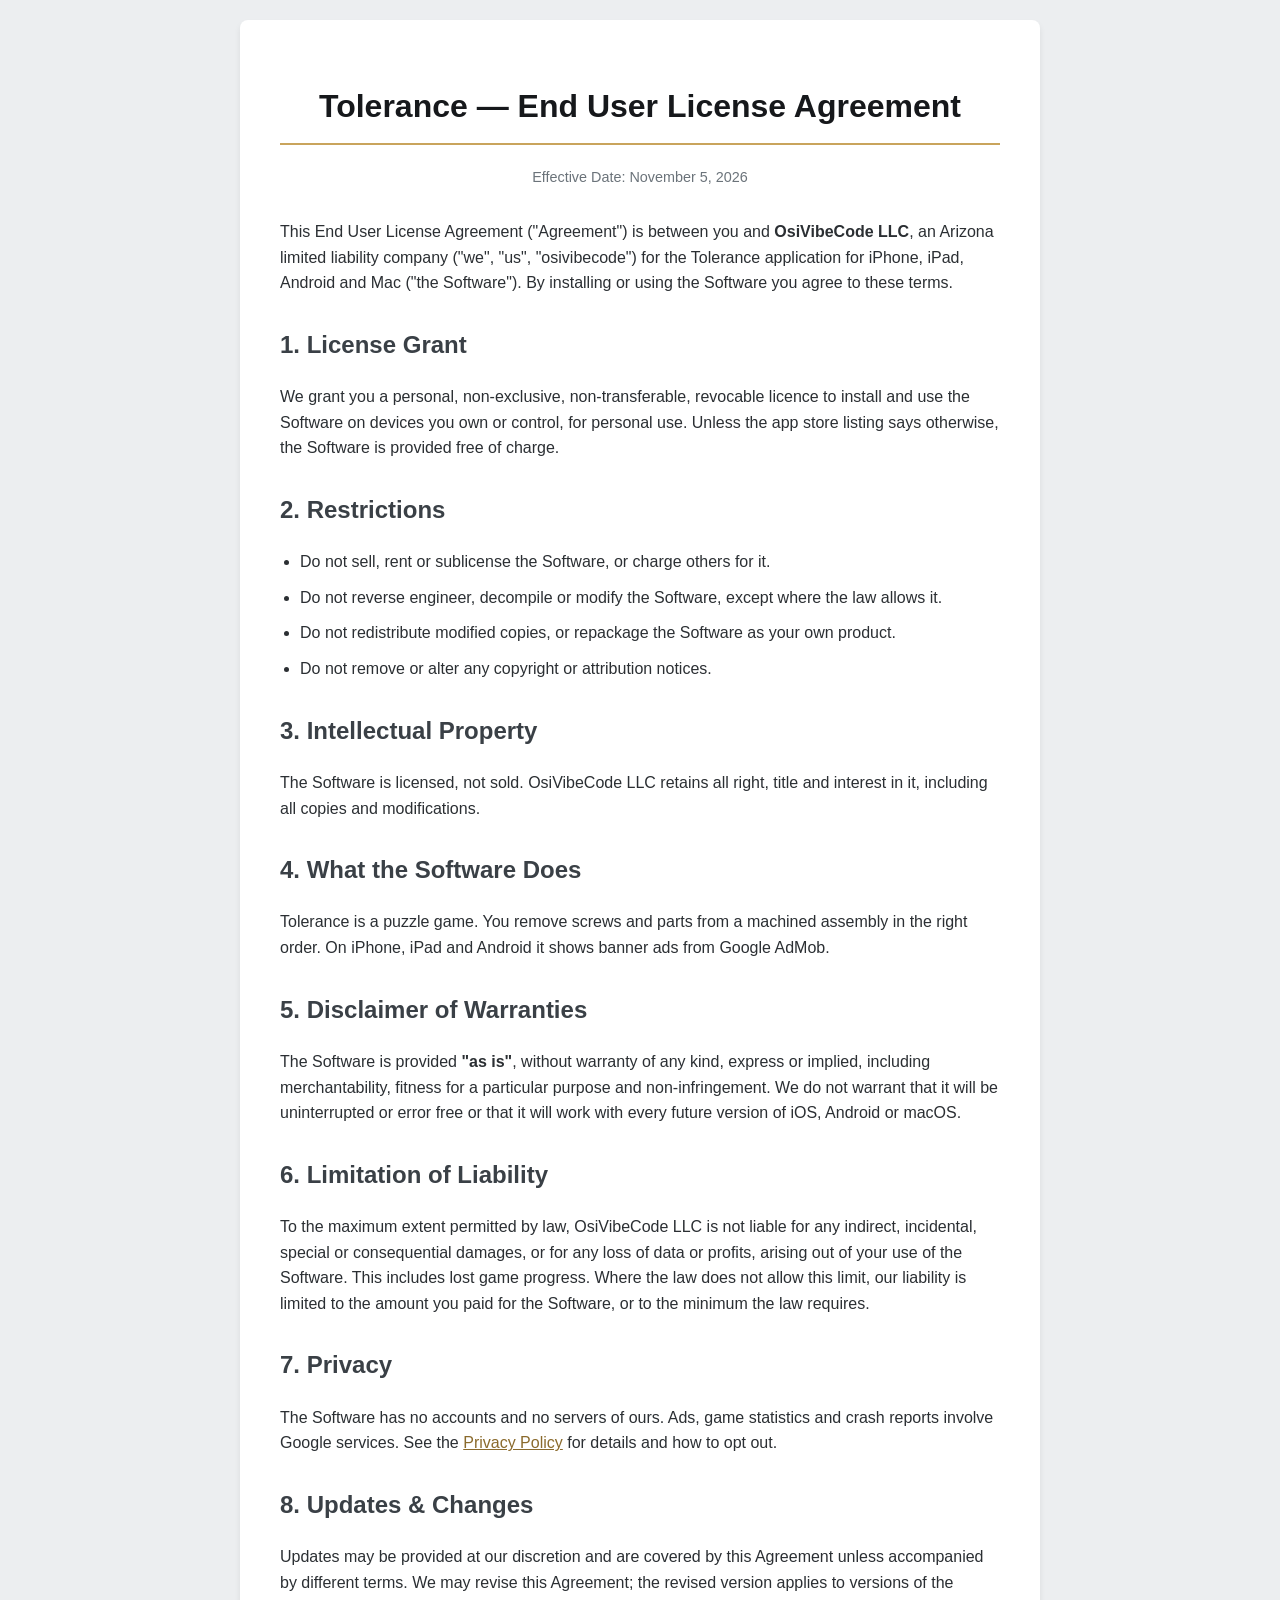
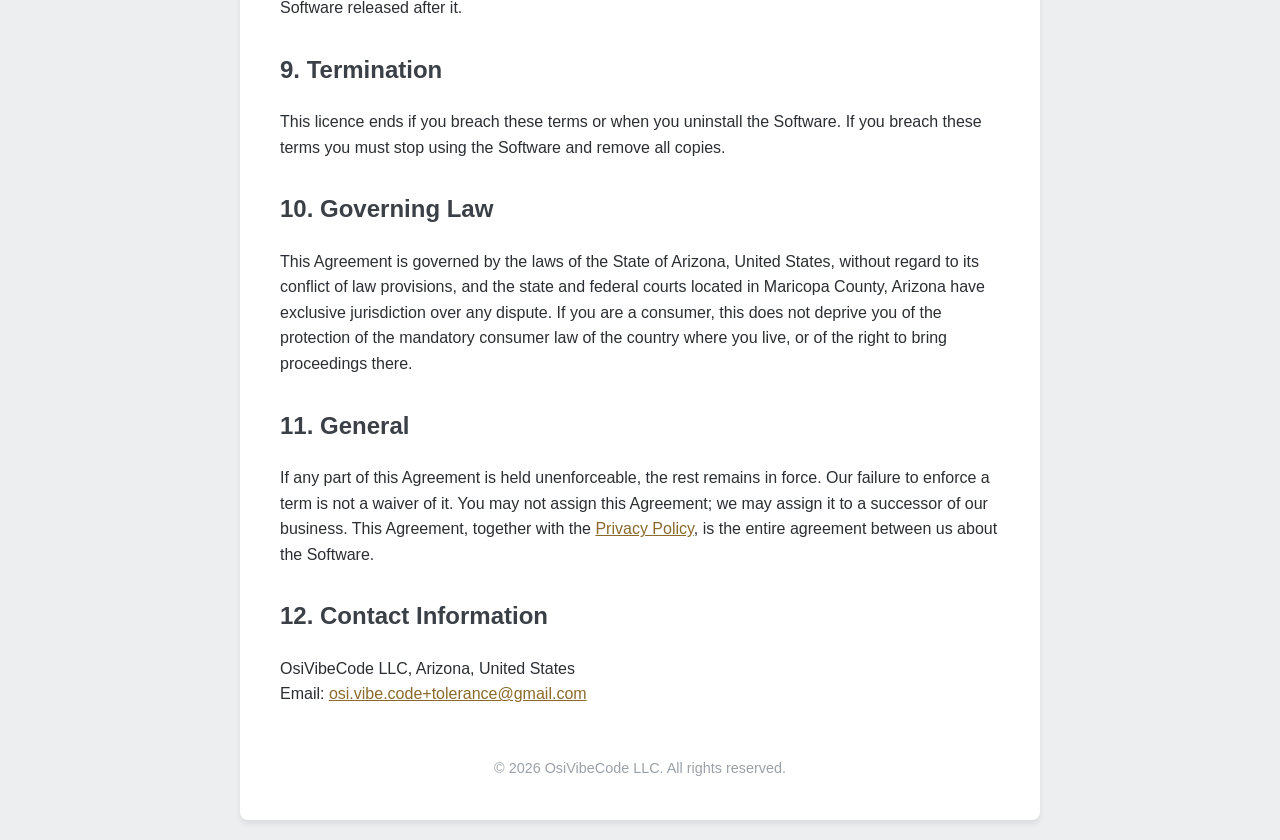
==== eula.html @ 644d557a "initial commit" ====
<!DOCTYPE html>
<html lang="en">
<head>
<meta charset="UTF-8"><meta name="viewport" content="width=device-width, initial-scale=1.0">
<title>EULA - Tolerance</title><link rel="stylesheet" href="style.css">
</head>
<body>
<div class="container">

    <h1>Tolerance — End User License Agreement</h1>
    <p class="update-date">Effective Date: November 5, 2026</p>

    <p>This End User License Agreement ("Agreement") is between you and <strong>OsiVibeCode LLC</strong>,
       an Arizona limited liability company ("we", "us", "osivibecode") for the Tolerance application for
       iPhone, iPad, Android and Mac ("the Software"). By installing or using the Software you agree to these
       terms.</p>

    <h2>1. License Grant</h2>
    <p>We grant you a personal, non-exclusive, non-transferable, revocable licence to install and use
       the Software on devices you own or control, for personal use. Unless the app store listing says
       otherwise, the Software is provided free of charge.</p>

    <h2>2. Restrictions</h2>
    <ul>
        <li>Do not sell, rent or sublicense the Software, or charge others for it.</li>
        <li>Do not reverse engineer, decompile or modify the Software, except where the law allows it.</li>
        <li>Do not redistribute modified copies, or repackage the Software as your own product.</li>
        <li>Do not remove or alter any copyright or attribution notices.</li>
    </ul>

    <h2>3. Intellectual Property</h2>
    <p>The Software is licensed, not sold. OsiVibeCode LLC retains all right, title and interest in it,
       including all copies and modifications.</p>

    <h2>4. What the Software Does</h2>
    <p>Tolerance is a puzzle game. You remove screws and parts from a machined assembly in the right order. On
       iPhone, iPad and Android it shows banner ads from Google AdMob.</p>

    <h2>5. Disclaimer of Warranties</h2>
    <p>The Software is provided <strong>"as is"</strong>, without warranty of any kind, express or
       implied, including merchantability, fitness for a particular purpose and non-infringement. We do
       not warrant that it will be uninterrupted or error free or that it will work with
       every future version of iOS, Android or macOS.</p>

    <h2>6. Limitation of Liability</h2>
    <p>To the maximum extent permitted by law, OsiVibeCode LLC is not liable for any indirect, incidental,
       special or consequential damages, or for any loss of data or profits, arising out of your use of
       the Software. This includes lost game progress. Where the law does not allow this limit, our liability is limited to the amount you paid
       for the Software, or to the minimum the law requires.</p>

    <h2>7. Privacy</h2>
    <p>The Software has no accounts and no servers of ours. Ads, game statistics and crash reports involve Google
       services. See the <a href="privacy_policy.html">Privacy Policy</a> for details and how to opt out.</p>

    <h2>8. Updates &amp; Changes</h2>
    <p>Updates may be provided at our discretion and are covered by this Agreement unless accompanied by
       different terms. We may revise this Agreement; the revised version applies to versions of the
       Software released after it.</p>

    <h2>9. Termination</h2>
    <p>This licence ends if you breach these terms or when you uninstall the Software. If you breach these
       terms you must stop using the Software and remove all copies.</p>

    <h2>10. Governing Law</h2>
    <p>This Agreement is governed by the laws of the State of Arizona, United States, without regard to its
       conflict of law provisions, and the state and federal courts located in Maricopa County, Arizona
       have exclusive jurisdiction over any dispute. If you are a consumer, this does not deprive you of the
       protection of the mandatory consumer law of the country where you live, or of the right to bring
       proceedings there.</p>

    <h2>11. General</h2>
    <p>If any part of this Agreement is held unenforceable, the rest remains in force. Our failure to enforce
       a term is not a waiver of it. You may not assign this Agreement; we may assign it to a successor of our
       business. This Agreement, together with the <a href="privacy_policy.html">Privacy Policy</a>, is the
       entire agreement between us about the Software.</p>

    <h2>12. Contact Information</h2>
    <p>OsiVibeCode LLC, Arizona, United States<br>
       Email: <a href="mailto:osi.vibe.code+tolerance@gmail.com">osi.vibe.code+tolerance@gmail.com</a></p>
    <div class="footer">
        &copy; 2026 OsiVibeCode LLC. All rights reserved.
    </div>
</div>
</body>
</html>
---- style.css ----
body { font-family: -apple-system, BlinkMacSystemFont, "Segoe UI", Roboto, Helvetica, Arial, sans-serif;
  line-height: 1.6; color: #2b2f33; max-width: 800px; margin: 0 auto; padding: 20px; background: #eceef0; }
.container { background: #fff; padding: 40px; border-radius: 8px; box-shadow: 0 4px 6px rgba(0,0,0,.08); }
h1 { color: #16181b; border-bottom: 2px solid #c9a45c; padding-bottom: 10px; text-align: center; }
h2 { color: #3a4046; margin-top: 30px; }
a { color: #8a6a2c; }
.update-date, .subtitle { text-align: center; font-size: .9em; color: #6b737a; margin-bottom: 30px; }
.callout { background: #f6f1e6; border-left: 4px solid #c9a45c; padding: 16px 20px; border-radius: 6px; margin: 24px 0; }
ul { padding-left: 20px; } li { margin-bottom: 10px; }
.card-grid { display: flex; gap: 20px; justify-content: center; flex-wrap: wrap; margin-top: 30px; }
.card { display: block; background: #f7f8f9; border: 2px solid #dfe2e5; border-radius: 12px; padding: 30px 24px;
  width: 220px; text-decoration: none; color: #16181b; text-align: center; }
.card:hover { border-color: #c9a45c; }
.card-title { font-weight: 700; margin-bottom: 6px; } .card-desc { font-size: .82em; color: #6b737a; }
.footer { margin-top: 50px; text-align: center; font-size: .9em; color: #9aa1a8; }
@media (max-width: 600px) { .container { padding: 20px; } .card { width: 100%; } }
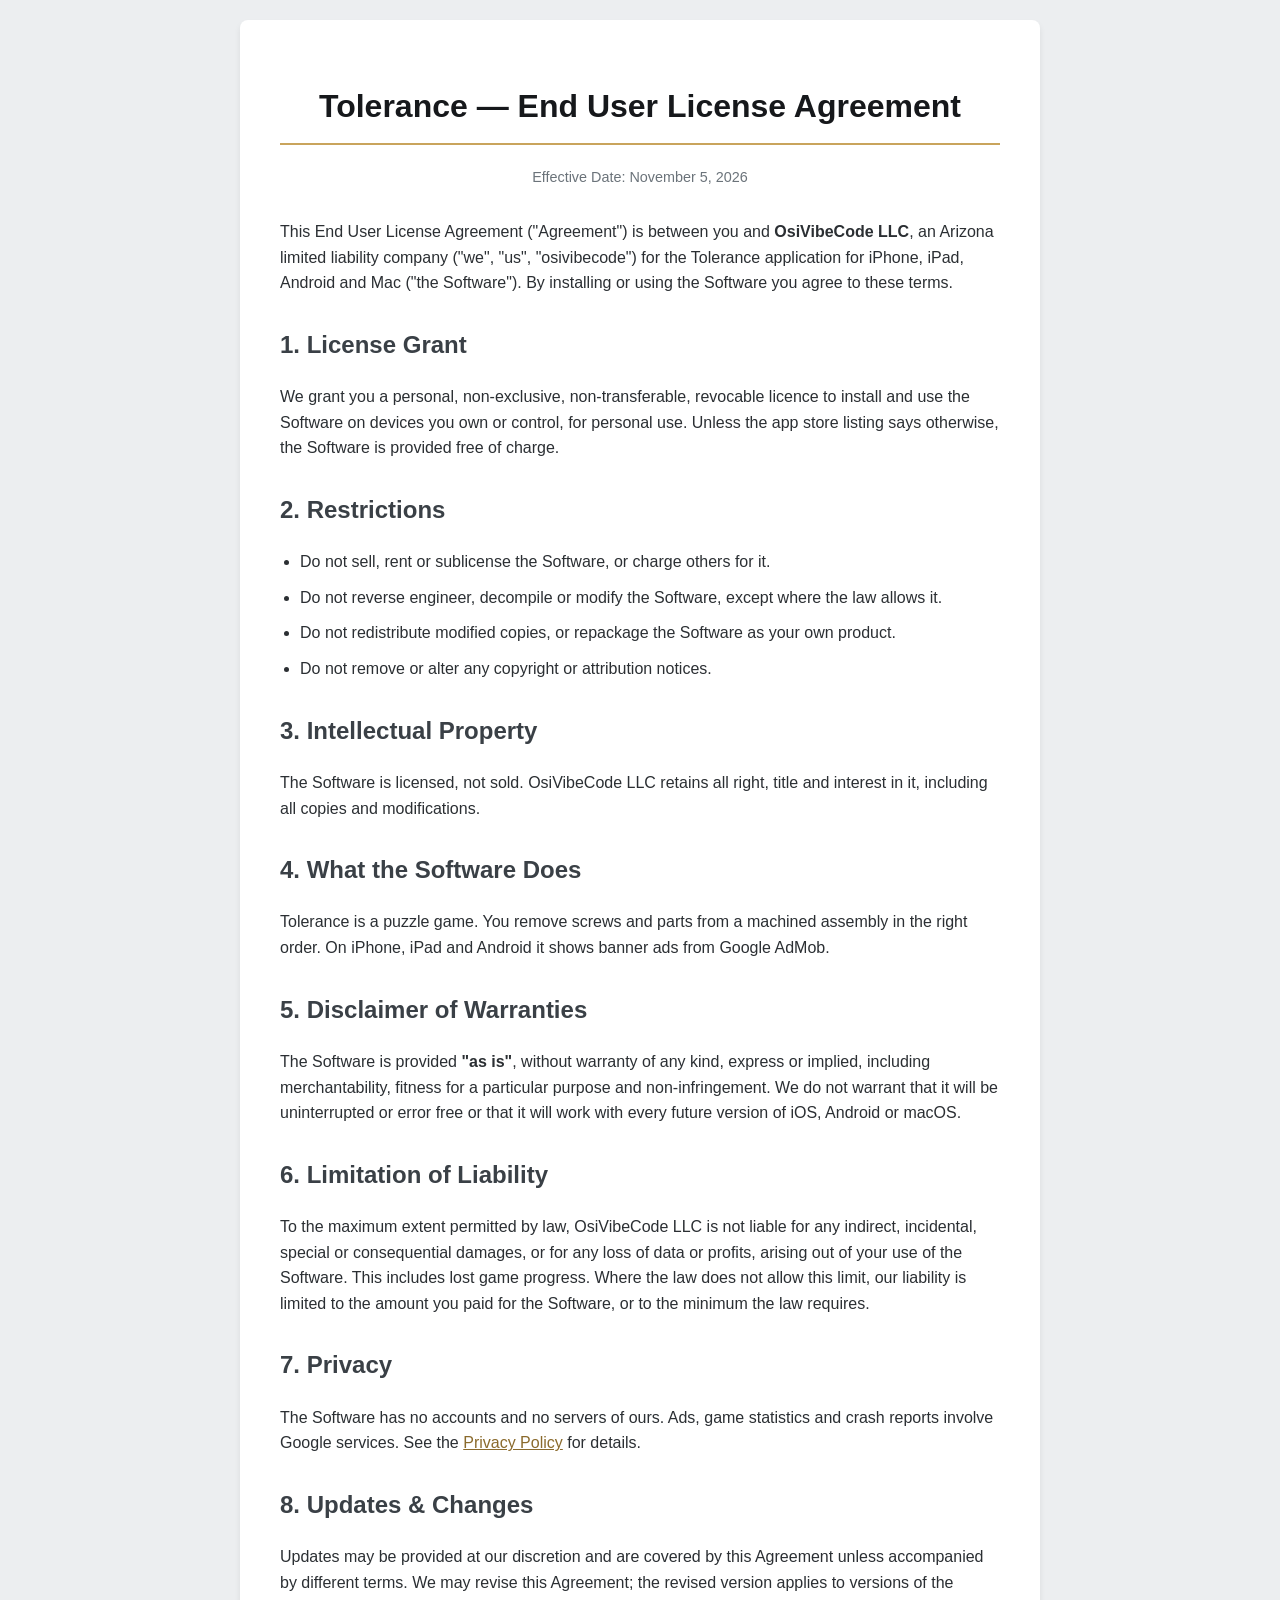
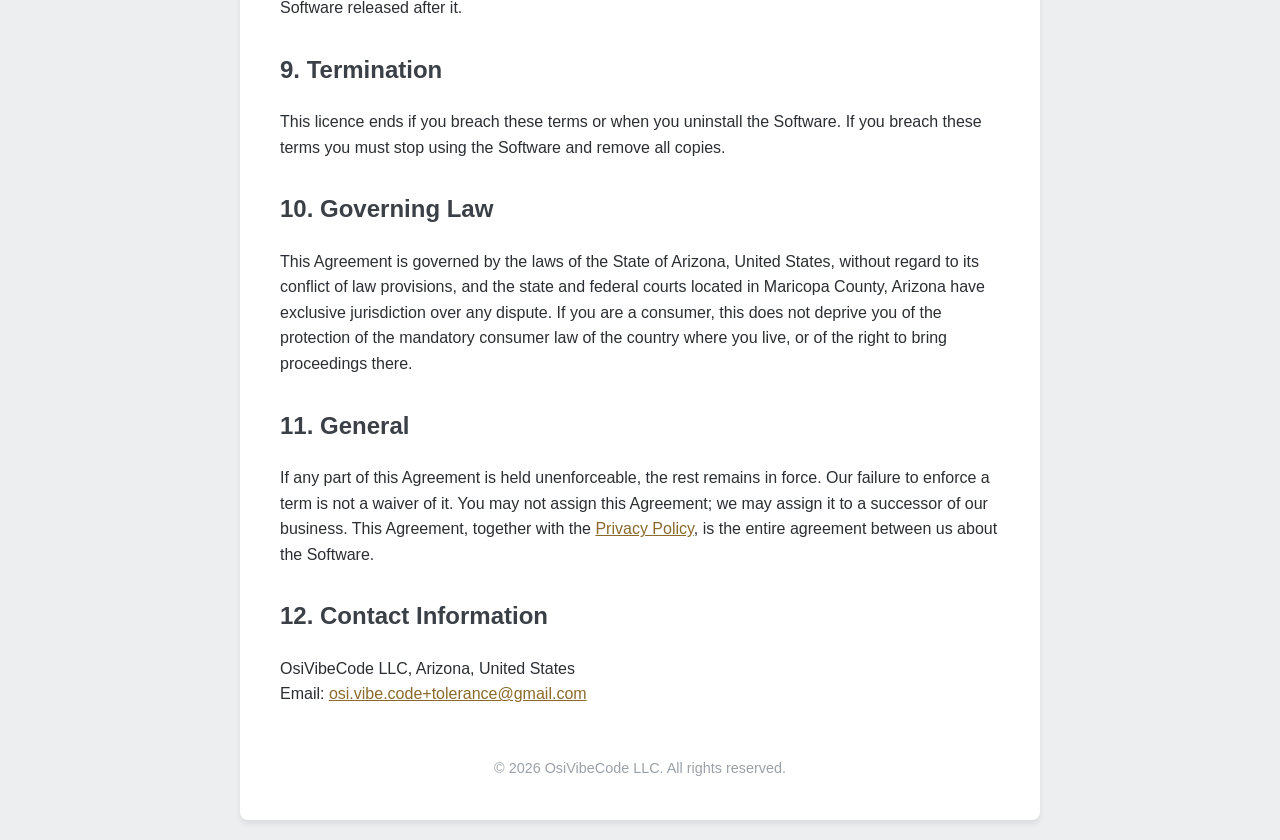
==== commit 8ddfaa5d: "initial commit" ====
--- a/eula.html
+++ b/eula.html
@@ -50,7 +50,7 @@
 
     <h2>7. Privacy</h2>
     <p>The Software has no accounts and no servers of ours. Ads, game statistics and crash reports involve Google
-       services. See the <a href="privacy_policy.html">Privacy Policy</a> for details and how to opt out.</p>
+       services. See the <a href="privacy_policy.html">Privacy Policy</a> for details.</p>
 
     <h2>8. Updates &amp; Changes</h2>
     <p>Updates may be provided at our discretion and are covered by this Agreement unless accompanied by
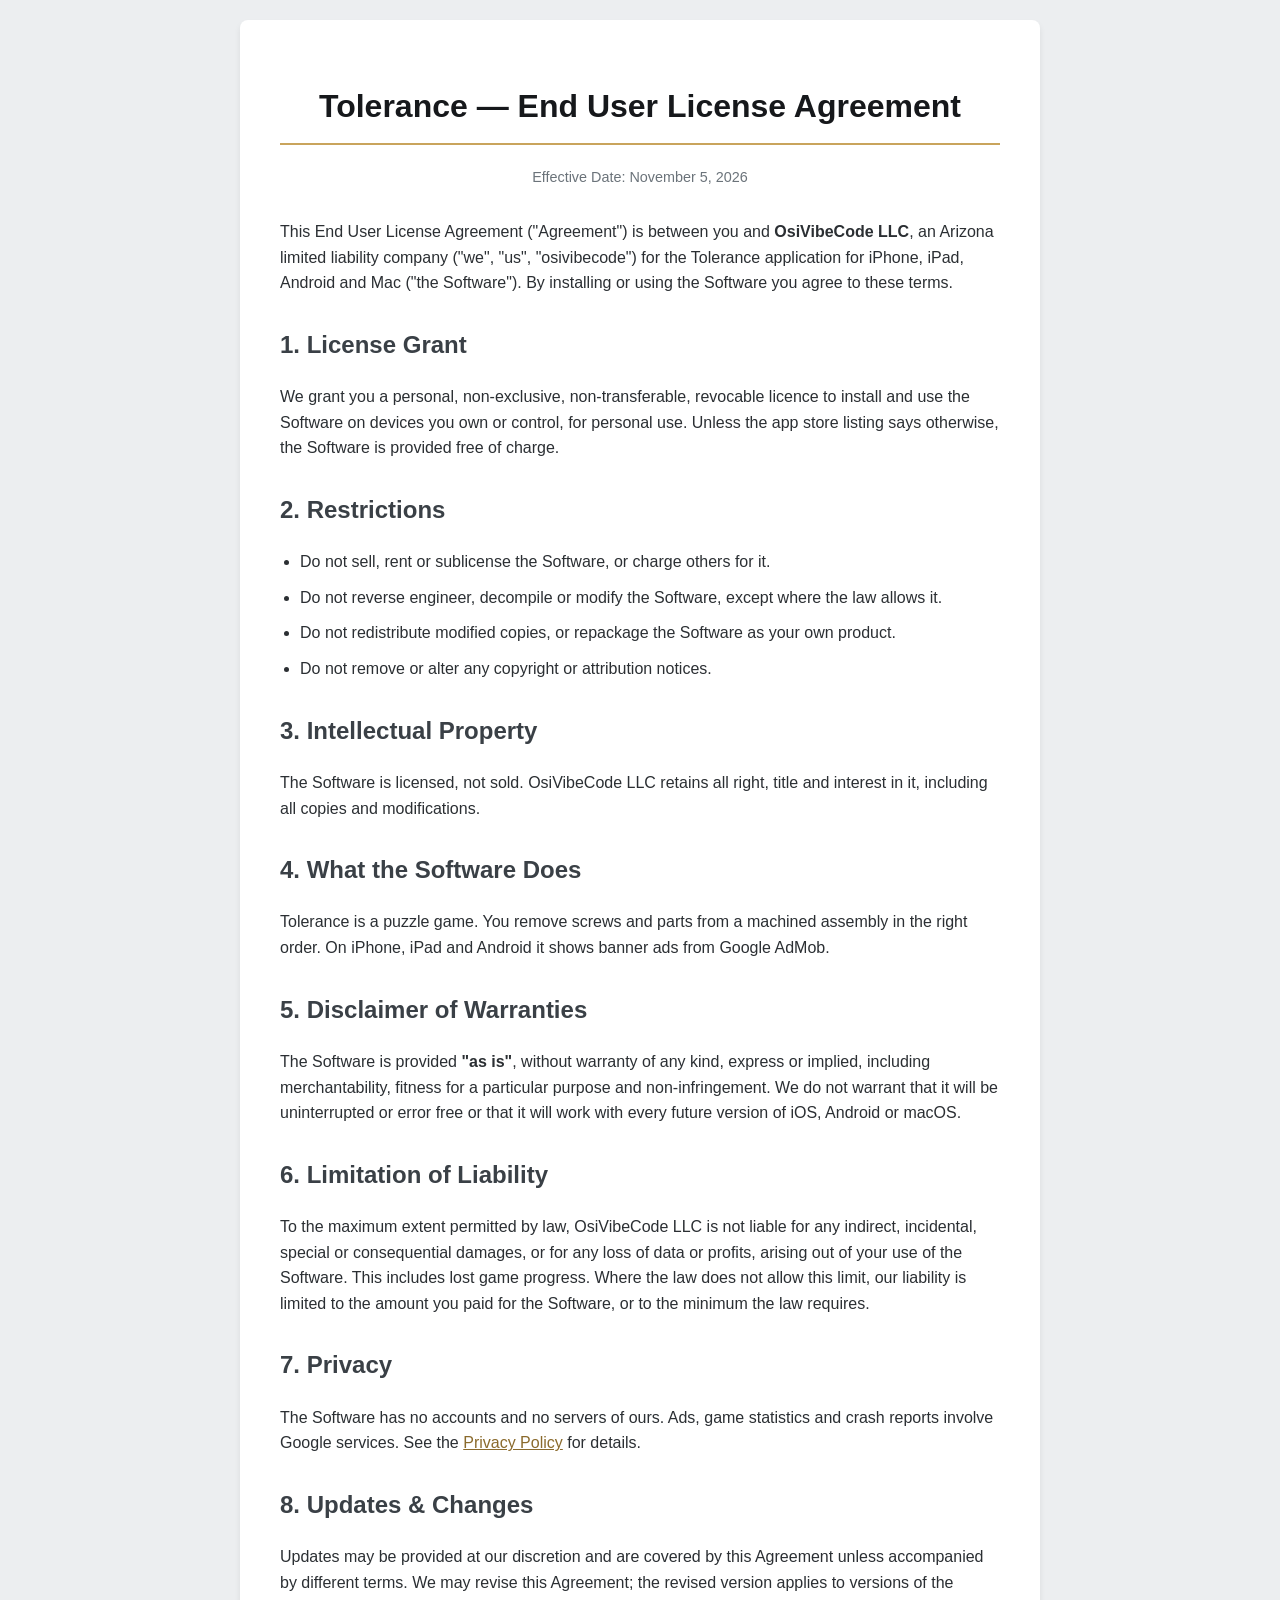
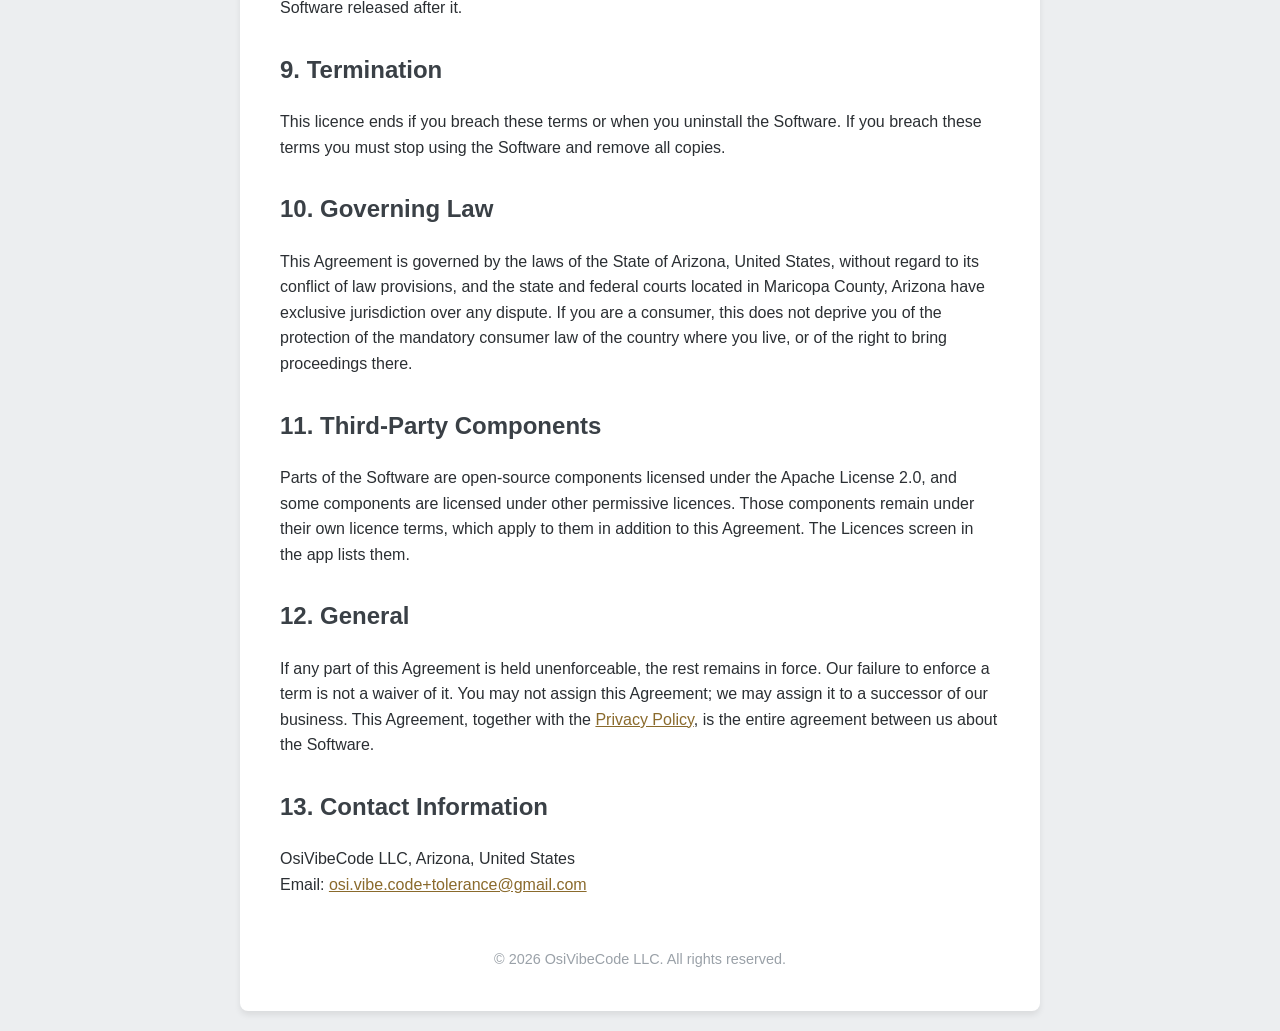
==== commit dbaec2a8: "updates" ====
--- a/eula.html
+++ b/eula.html
@@ -68,13 +68,19 @@
        protection of the mandatory consumer law of the country where you live, or of the right to bring
        proceedings there.</p>
 
-    <h2>11. General</h2>
+    <h2>11. Third-Party Components</h2>
+    <p>Parts of the Software are open-source components licensed under the Apache License 2.0, and some
+       components are licensed under other permissive licences. Those components remain under their own
+       licence terms, which apply to them in addition to this Agreement. The Licences screen in the app
+       lists them.</p>
+
+    <h2>12. General</h2>
     <p>If any part of this Agreement is held unenforceable, the rest remains in force. Our failure to enforce
        a term is not a waiver of it. You may not assign this Agreement; we may assign it to a successor of our
        business. This Agreement, together with the <a href="privacy_policy.html">Privacy Policy</a>, is the
        entire agreement between us about the Software.</p>
 
-    <h2>12. Contact Information</h2>
+    <h2>13. Contact Information</h2>
     <p>OsiVibeCode LLC, Arizona, United States<br>
        Email: <a href="mailto:osi.vibe.code+tolerance@gmail.com">osi.vibe.code+tolerance@gmail.com</a></p>
     <div class="footer">
